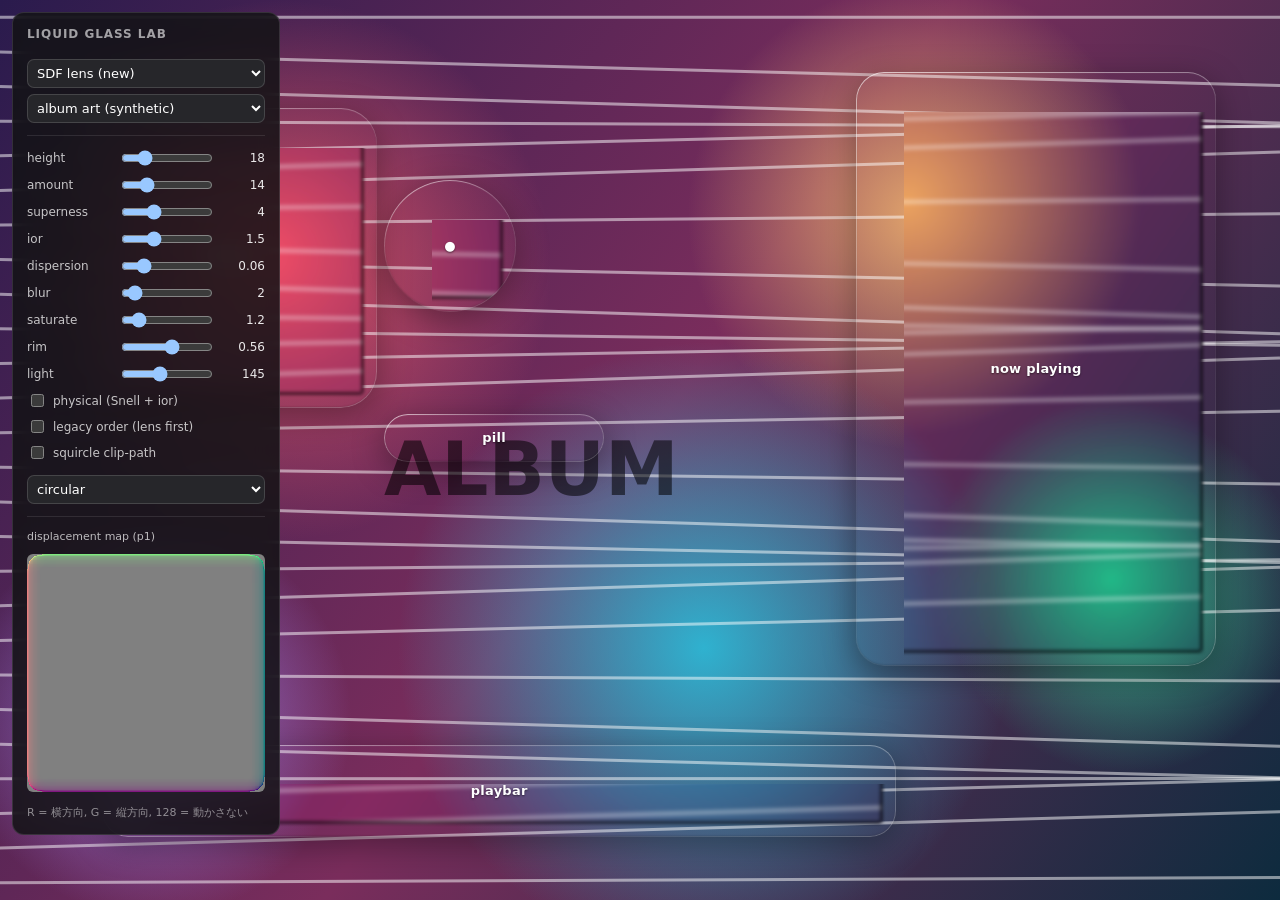
==== lab/index.html @ 9e178511 "Add a browser test bench and an SDF displacement map Restarting Spotify for every tweak is no way to" ====
<!doctype html>
<html lang="ja">
<head>
<meta charset="utf-8">
<title>liquid glass lab</title>
<script src="liquid-glass.js"></script>
<style>
  :root { color-scheme: dark; }
  * { box-sizing: border-box; }
  html, body { height: 100%; margin: 0; }
  body {
    font: 13px/1.5 ui-sans-serif, system-ui, "Segoe UI", sans-serif;
    color: #fff; background: #000; overflow: hidden;
  }

  /* the "known" backdrop - one image, nothing scrolls under it */
  #bg { position: fixed; inset: 0; z-index: 0; }
  #bg canvas { width: 100%; height: 100%; display: block; }

  #stage { position: fixed; inset: 0; z-index: 1; }

  .panel {
    position: absolute;
    border-radius: var(--r, 24px);
    background: transparent;
    box-shadow: 0 8px 32px rgba(0,0,0,.35);
    display: flex; align-items: center; justify-content: center;
    font-weight: 600; letter-spacing: .02em;
    text-shadow: 0 1px 2px rgba(0,0,0,.5);
  }
  /* order matters: blur and saturate the backdrop first, then bend it.
     doing the lens first smears the refraction into mush. */
  .panel.on {
    backdrop-filter: blur(var(--b, 2px)) saturate(var(--sat, 1.2)) var(--glass);
    -webkit-backdrop-filter: blur(var(--b, 2px)) saturate(var(--sat, 1.2)) var(--glass);
  }
  .panel.on.legacyorder {
    backdrop-filter: var(--glass) blur(var(--b, 2px)) saturate(var(--sat, 1.2));
    -webkit-backdrop-filter: var(--glass) blur(var(--b, 2px)) saturate(var(--sat, 1.2));
  }
  /* inner shadow: the lip of the glass catching a little darkness */
  .panel.rim::before {
    content: ""; position: absolute; inset: 0; border-radius: inherit;
    pointer-events: none;
    box-shadow: inset 0 1px 1px rgba(255,255,255,calc(var(--rim,.55) * .5)),
                inset 0 -1px 2px rgba(0,0,0,.25);
  }
  /* Apple's rim: a bright hairline that is brightest where the light hits */
  .panel.rim::after {
    content: ""; position: absolute; inset: 0; border-radius: inherit;
    pointer-events: none;
    padding: 1px;
    background: linear-gradient(var(--lightdir, 145deg),
      rgba(255,255,255,var(--rim, .55)) 0%,
      rgba(255,255,255,.06) 38%,
      rgba(255,255,255,0) 55%,
      rgba(255,255,255,.10) 78%,
      rgba(255,255,255,calc(var(--rim, .55) * .45)) 100%);
    -webkit-mask: linear-gradient(#000 0 0) content-box, linear-gradient(#000 0 0);
    -webkit-mask-composite: xor; mask-composite: exclude;
  }

  #p1 { left: 6%;  top: 12%; width: 300px; height: 300px; --r: 36px; }
  #p2 { right: 5%; top: 8%;  width: 360px; height: 66%;   --r: 28px; }
  #p3 { left: 8%;  bottom: 7%; width: 62%; height: 92px;  --r: 26px; }
  #p4 { left: 30%; top: 20%; width: 132px; height: 132px; --r: 66px; }
  #p5 { left: 30%; top: 46%; width: 220px; height: 48px;  --r: 24px; }

  #ui {
    position: fixed; z-index: 5; left: 12px; top: 12px;
    width: 268px; padding: 12px 14px;
    background: rgba(18,18,20,.86); border: 1px solid rgba(255,255,255,.12);
    border-radius: 12px; backdrop-filter: blur(12px);
    max-height: calc(100vh - 24px); overflow: auto;
  }
  #ui h1 { font-size: 12px; margin: 0 0 10px; opacity: .6; font-weight: 600; letter-spacing: .08em; text-transform: uppercase; }
  #ui label { display: flex; align-items: center; gap: 8px; margin: 7px 0; font-size: 12px; }
  #ui label > span:first-child { flex: 0 0 84px; opacity: .75; }
  #ui input[type=range] { flex: 1; min-width: 0; }
  #ui output { flex: 0 0 42px; text-align: right; font-variant-numeric: tabular-nums; opacity: .9; }
  #ui select, #ui button { width: 100%; margin-top: 6px; padding: 5px; background: #26262a; color: #fff; border: 1px solid rgba(255,255,255,.14); border-radius: 7px; font: inherit; }
  #ui hr { border: 0; border-top: 1px solid rgba(255,255,255,.1); margin: 12px 0; }
  #mapview { width: 100%; margin-top: 8px; border-radius: 6px; image-rendering: pixelated; background: #111; }
  .hint { font-size: 11px; opacity: .5; margin-top: 8px; }
</style>
</head>
<body>

<div id="bg"><canvas id="bgc"></canvas></div>

<div id="stage">
  <div class="panel" id="p1">album</div>
  <div class="panel" id="p2">now playing</div>
  <div class="panel" id="p3">playbar</div>
  <div class="panel" id="p4">●</div>
  <div class="panel" id="p5">pill</div>
</div>

<div id="ui">
  <h1>liquid glass lab</h1>

  <select id="mode">
    <option value="sdf">SDF lens (new)</option>
    <option value="reactbits">reactbits ramp (Liquify now)</option>
    <option value="off">off</option>
  </select>

  <select id="bgmode">
    <option value="art">album art (synthetic)</option>
    <option value="grid">test grid</option>
    <option value="text">text</option>
  </select>

  <hr>

  <label><span>height</span><input type="range" id="height" min="2" max="80" step="1" value="18"><output id="height_o"></output></label>
  <label><span>amount</span><input type="range" id="amount" min="0" max="60" step="0.5" value="14"><output id="amount_o"></output></label>
  <label><span>superness</span><input type="range" id="superness" min="2" max="8" step="0.1" value="4"><output id="superness_o"></output></label>
  <label><span>ior</span><input type="range" id="ior" min="1" max="2.5" step="0.01" value="1.5"><output id="ior_o"></output></label>
  <label><span>dispersion</span><input type="range" id="dispersion" min="0" max="0.3" step="0.005" value="0.06"><output id="dispersion_o"></output></label>
  <label><span>blur</span><input type="range" id="blur" min="0" max="24" step="0.5" value="2"><output id="blur_o"></output></label>
  <label><span>saturate</span><input type="range" id="sat" min="1" max="2.5" step="0.05" value="1.2"><output id="sat_o"></output></label>
  <label><span>rim</span><input type="range" id="rim" min="0" max="1" step="0.02" value="0.55"><output id="rim_o"></output></label>
  <label><span>light</span><input type="range" id="lightdir" min="0" max="360" step="5" value="145"><output id="lightdir_o"></output></label>

  <label style="gap:6px"><input type="checkbox" id="physical" style="flex:0 0 auto"><span style="flex:1;opacity:.75">physical (Snell + ior)</span></label>
  <label style="gap:6px"><input type="checkbox" id="legacyorder" style="flex:0 0 auto"><span style="flex:1;opacity:.75">legacy order (lens first)</span></label>
  <label style="gap:6px"><input type="checkbox" id="clip" style="flex:0 0 auto"><span style="flex:1;opacity:.75">squircle clip-path</span></label>

  <select id="profile">
    <option value="circular">circular</option>
    <option value="quadratic">quadratic</option>
    <option value="smoothstep">smoothstep</option>
  </select>

  <hr>
  <div style="opacity:.7;font-size:11px">displacement map (p1)</div>
  <canvas id="mapview"></canvas>
  <div class="hint">R = 横方向, G = 縦方向, 128 = 動かさない</div>
</div>

<svg id="filters" width="0" height="0" aria-hidden="true" style="position:absolute"></svg>

<script>
const SVG_NS = 'http://www.w3.org/2000/svg';
const panels = [...document.querySelectorAll('.panel')];
const ui = {};
['height','amount','superness','ior','dispersion','blur','sat','rim','lightdir','profile','mode','bgmode','physical','legacyorder','clip'].forEach(id => ui[id] = document.getElementById(id));
const RANGES = ['height','amount','superness','ior','dispersion','blur','sat','rim','lightdir'];

function opts() {
  return {
    height: +ui.height.value,
    amount: +ui.amount.value,
    superness: +ui.superness.value,
    ior: +ui.ior.value,
    physical: ui.physical.checked,
    dispersion: +ui.dispersion.value,
    profile: ui.profile.value,
    dpr: window.devicePixelRatio || 1,
  };
}

function fe(name, attrs) {
  const n = document.createElementNS(SVG_NS, name);
  for (const [k, v] of Object.entries(attrs)) n.setAttribute(k, v);
  return n;
}

/* One filter per panel: the map has to match that panel's exact size and
 * radius, otherwise feImage stretches it and the corners lie.
 *
 * All three channels share one `scale`; the dispersion lives in the three maps.
 * See buildSet() for why. */
function buildFilter(id, hrefs, scale) {
  const f = fe('filter', {
    id, 'color-interpolation-filters': 'sRGB',
    x: '0%', y: '0%', width: '100%', height: '100%',
  });
  const chans = [
    ['Red',   '1 0 0 0 0  0 0 0 0 0  0 0 0 0 0  0 0 0 1 0'],
    ['Green', '0 0 0 0 0  0 1 0 0 0  0 0 0 0 0  0 0 0 1 0'],
    ['Blue',  '0 0 0 0 0  0 0 0 0 0  0 0 1 0 0  0 0 0 1 0'],
  ];
  chans.forEach(([name, matrix], i) => {
    const href = hrefs[Math.min(i, hrefs.length - 1)];
    const im = fe('feImage', { x: '0', y: '0', width: '100%', height: '100%', preserveAspectRatio: 'none', result: 'map' + name });
    im.setAttribute('href', href);
    im.setAttributeNS('http://www.w3.org/1999/xlink', 'xlink:href', href);
    f.appendChild(im);
    f.appendChild(fe('feDisplacementMap', {
      in: 'SourceGraphic', in2: 'map' + name, scale: String(scale),
      xChannelSelector: 'R', yChannelSelector: 'G', result: 'd' + name,
    }));
    f.appendChild(fe('feColorMatrix', { in: 'd' + name, type: 'matrix', values: matrix, result: name.toLowerCase() }));
  });
  f.appendChild(fe('feBlend', { in: 'red', in2: 'green', mode: 'screen', result: 'rg' }));
  f.appendChild(fe('feBlend', { in: 'rg', in2: 'blue', mode: 'screen' }));
  return f;
}

function radiusOf(el) {
  return parseFloat(getComputedStyle(el).borderTopLeftRadius) || 0;
}

function rebuild() {
  const defs = document.getElementById('filters');
  defs.textContent = '';
  const o = opts();
  const mode = ui.mode.value;

  panels.forEach((el, i) => {
    el.classList.toggle('on', mode !== 'off');
    el.classList.toggle('rim', mode !== 'off');
    el.classList.toggle('legacyorder', ui.legacyorder.checked);
    el.style.setProperty('--b', ui.blur.value + 'px');
    el.style.setProperty('--sat', ui.sat.value);
    el.style.setProperty('--rim', ui.rim.value);
    el.style.setProperty('--lightdir', ui.lightdir.value + 'deg');
    if (mode === 'off') { el.style.removeProperty('--glass'); return; }

    const r = el.getBoundingClientRect();
    el.style.clipPath = ui.clip.checked
      ? LiquidGlassMaps.squirclePath(r.width, r.height, radiusOf(el), +ui.superness.value)
      : '';
    const id = 'lab-glass-' + i;
    let href, scale;

    if (mode === 'sdf') {
      const built = LiquidGlassMaps.buildSet(r.width, r.height,
        Object.assign({}, o, { radius: radiusOf(el) }));
      href = built.urls;
      scale = built.scale;
      window.__lastScale = scale;
      if (i === 0) {
        const mv = document.getElementById('mapview');
        mv.width = built.preview.width; mv.height = built.preview.height;
        mv.getContext('2d').drawImage(built.preview, 0, 0);
      }
    } else {
      const built = LiquidGlassMaps.reactbits(r.width, r.height, { radius: radiusOf(el) });
      href = [built.url];
      scale = -80;   // Liquify's distortionScale
    }

    defs.appendChild(buildFilter(id, href, scale));
    el.style.setProperty('--glass', `url(#${id})`);
  });
}

/* ---- backdrops ---------------------------------------------------------- */

function drawBackdrop() {
  const cv = document.getElementById('bgc');
  const dpr = window.devicePixelRatio || 1;
  const W = cv.width = Math.round(innerWidth * dpr);
  const H = cv.height = Math.round(innerHeight * dpr);
  const c = cv.getContext('2d');
  const kind = ui.bgmode.value;

  if (kind === 'grid') {
    c.fillStyle = '#101014'; c.fillRect(0, 0, W, H);
    const s = 24 * dpr;
    for (let y = 0; y < H; y += s) for (let x = 0; x < W; x += s) {
      c.fillStyle = ((x / s + y / s) & 1) ? '#f5f5f7' : '#1b1b20';
      c.fillRect(x, y, s, s);
    }
    c.strokeStyle = '#ff3b30'; c.lineWidth = 2 * dpr;
    for (let x = 0; x < W; x += s * 5) { c.beginPath(); c.moveTo(x, 0); c.lineTo(x, H); c.stroke(); }
    for (let y = 0; y < H; y += s * 5) { c.beginPath(); c.moveTo(0, y); c.lineTo(W, y); c.stroke(); }
    return;
  }

  if (kind === 'text') {
    c.fillStyle = '#0d0d10'; c.fillRect(0, 0, W, H);
    c.fillStyle = '#e8e8ee';
    c.font = `${15 * dpr}px ui-monospace, monospace`;
    const line = 'the quick brown fox jumps over the lazy dog 0123456789 ';
    for (let y = 24 * dpr; y < H; y += 24 * dpr) c.fillText(line.repeat(6), 12 * dpr, y);
    return;
  }

  // synthetic album art: big soft colour fields plus hard edges, which is what
  // makes refraction readable
  const g = c.createLinearGradient(0, 0, W, H);
  g.addColorStop(0, '#2a1b4d'); g.addColorStop(.5, '#7a2d5c'); g.addColorStop(1, '#0d2b3e');
  c.fillStyle = g; c.fillRect(0, 0, W, H);

  const blobs = [
    [0.22, 0.30, 0.30, '#ff5f6d'], [0.72, 0.24, 0.26, '#ffc371'],
    [0.55, 0.72, 0.34, '#22d3ee'], [0.12, 0.80, 0.22, '#a78bfa'],
    [0.88, 0.66, 0.20, '#34d399'],
  ];
  for (const [bx, by, br, col] of blobs) {
    const rr = br * Math.min(W, H);
    const rg = c.createRadialGradient(bx * W, by * H, 0, bx * W, by * H, rr);
    rg.addColorStop(0, col + 'cc'); rg.addColorStop(1, col + '00');
    c.fillStyle = rg; c.beginPath(); c.arc(bx * W, by * H, rr, 0, Math.PI * 2); c.fill();
  }
  c.strokeStyle = 'rgba(255,255,255,.5)'; c.lineWidth = 3 * dpr;
  for (let i = 0; i < 26; i++) {
    const y = (i + .5) * H / 26;
    c.beginPath(); c.moveTo(0, y); c.lineTo(W, y + Math.sin(i) * 40 * dpr); c.stroke();
  }
  c.fillStyle = 'rgba(0,0,0,.55)';
  c.font = `700 ${74 * dpr}px ui-sans-serif, system-ui`;
  c.fillText('ALBUM', 0.30 * W, 0.55 * H);
}

/* ---- wiring ------------------------------------------------------------- */

function syncOutputs() {
  for (const id of RANGES) {
    const o = document.getElementById(id + '_o');
    if (o) o.value = ui[id].value;
  }
}

for (const id of RANGES.concat(['profile','mode','physical','legacyorder','clip'])) {
  ui[id].addEventListener('input', () => { syncOutputs(); rebuild(); });
}
ui.bgmode.addEventListener('input', drawBackdrop);
addEventListener('resize', () => { drawBackdrop(); rebuild(); });

syncOutputs();
drawBackdrop();
rebuild();
</script>
</body>
</html>
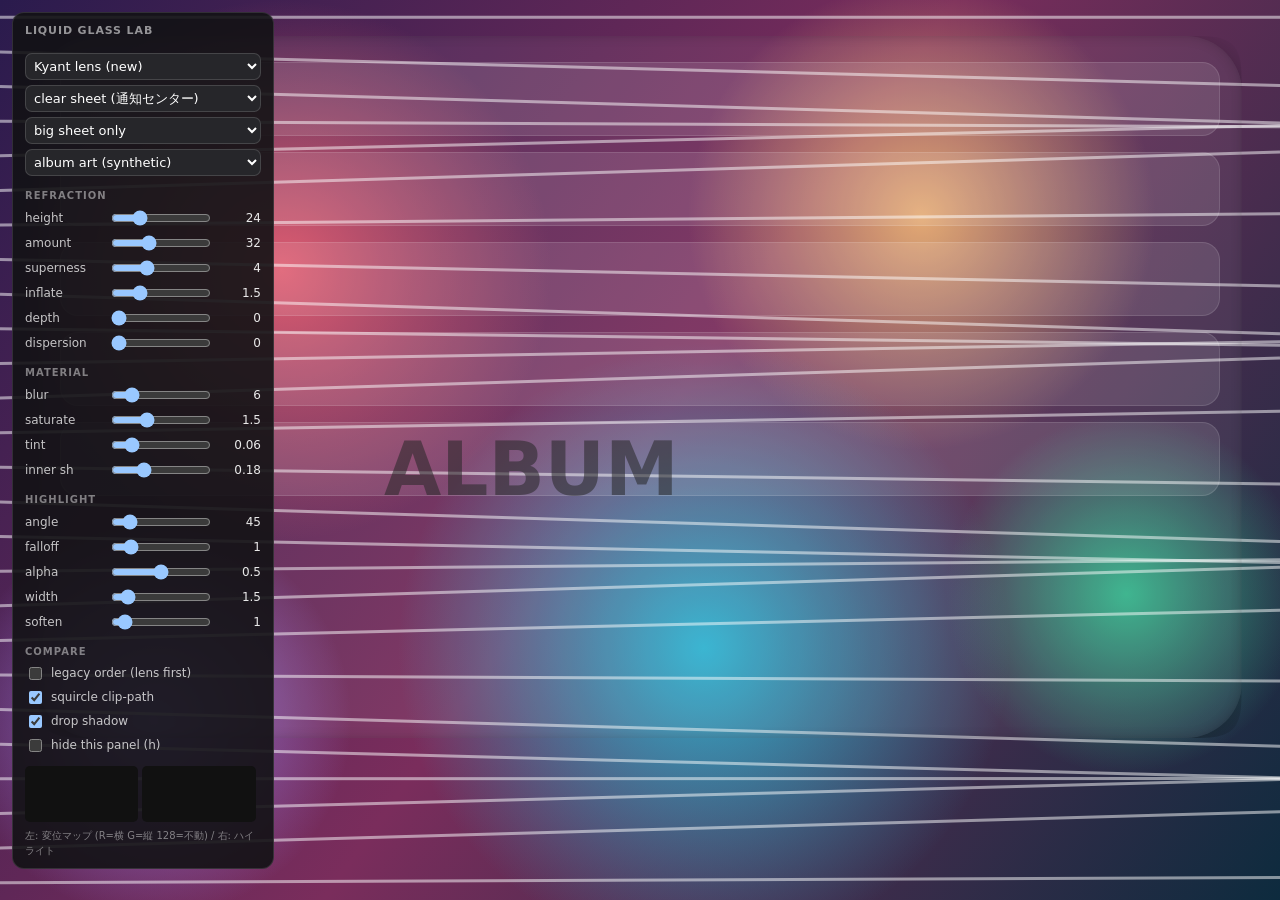
==== commit 29d34bc8: "Port the AGSL shaders to GLSL and drop the SVG filter route With a known backdrop there is nothing t" ====
--- a/lab/index.html
+++ b/lab/index.html
@@ -16,72 +16,74 @@
   /* the "known" backdrop - one image, nothing scrolls under it */
   #bg { position: fixed; inset: 0; z-index: 0; }
   #bg canvas { width: 100%; height: 100%; display: block; }
-
   #stage { position: fixed; inset: 0; z-index: 1; }
 
   .panel {
     position: absolute;
     border-radius: var(--r, 24px);
     background: transparent;
-    box-shadow: 0 8px 32px rgba(0,0,0,.35);
     display: flex; align-items: center; justify-content: center;
     font-weight: 600; letter-spacing: .02em;
-    text-shadow: 0 1px 2px rgba(0,0,0,.5);
-  }
-  /* order matters: blur and saturate the backdrop first, then bend it.
-     doing the lens first smears the refraction into mush. */
+    text-shadow: 0 1px 3px rgba(0,0,0,.55);
+    isolation: isolate;
+  }
+
+  /* layer order: blur the backdrop, lift its saturation, then bend it.
+     lens-first smears the refraction into mush. */
   .panel.on {
-    backdrop-filter: blur(var(--b, 2px)) saturate(var(--sat, 1.2)) var(--glass);
-    -webkit-backdrop-filter: blur(var(--b, 2px)) saturate(var(--sat, 1.2)) var(--glass);
-  }
-  .panel.on.legacyorder {
-    backdrop-filter: var(--glass) blur(var(--b, 2px)) saturate(var(--sat, 1.2));
-    -webkit-backdrop-filter: var(--glass) blur(var(--b, 2px)) saturate(var(--sat, 1.2));
-  }
-  /* inner shadow: the lip of the glass catching a little darkness */
-  .panel.rim::before {
+    backdrop-filter: blur(var(--b, 6px)) saturate(var(--sat, 1.5)) var(--lens);
+    -webkit-backdrop-filter: blur(var(--b, 6px)) saturate(var(--sat, 1.5)) var(--lens);
+  }
+  .panel.legacyorder.on {
+    backdrop-filter: var(--lens) blur(var(--b, 6px)) saturate(var(--sat, 1.5));
+    -webkit-backdrop-filter: var(--lens) blur(var(--b, 6px)) saturate(var(--sat, 1.5));
+  }
+
+  /* the glass body: a faint tint so it reads as a material, not a hole */
+  .panel.on::before {
+    content: ""; position: absolute; inset: 0; border-radius: inherit;
+    pointer-events: none; z-index: -1;
+    background: rgba(255,255,255,var(--tint, .06));
+    box-shadow: inset 0 0 var(--ishblur, 12px) rgba(0,0,0,var(--ish, .18));
+  }
+
+  /* the highlight, baked from the shape's own normals, added on top */
+  .panel.on::after {
     content: ""; position: absolute; inset: 0; border-radius: inherit;
     pointer-events: none;
-    box-shadow: inset 0 1px 1px rgba(255,255,255,calc(var(--rim,.55) * .5)),
-                inset 0 -1px 2px rgba(0,0,0,.25);
-  }
-  /* Apple's rim: a bright hairline that is brightest where the light hits */
-  .panel.rim::after {
-    content: ""; position: absolute; inset: 0; border-radius: inherit;
-    pointer-events: none;
-    padding: 1px;
-    background: linear-gradient(var(--lightdir, 145deg),
-      rgba(255,255,255,var(--rim, .55)) 0%,
-      rgba(255,255,255,.06) 38%,
-      rgba(255,255,255,0) 55%,
-      rgba(255,255,255,.10) 78%,
-      rgba(255,255,255,calc(var(--rim, .55) * .45)) 100%);
-    -webkit-mask: linear-gradient(#000 0 0) content-box, linear-gradient(#000 0 0);
-    -webkit-mask-composite: xor; mask-composite: exclude;
-  }
-
-  #p1 { left: 6%;  top: 12%; width: 300px; height: 300px; --r: 36px; }
-  #p2 { right: 5%; top: 8%;  width: 360px; height: 66%;   --r: 28px; }
-  #p3 { left: 8%;  bottom: 7%; width: 62%; height: 92px;  --r: 26px; }
+    background-image: var(--hl); background-size: 100% 100%;
+    mix-blend-mode: plus-lighter;
+  }
+
+  .panel.shadow { box-shadow: 0 10px 30px rgba(0,0,0,.32); }
+
+  /* a big sheet, like the notification centre pulled down: the effect reads
+     completely differently at this size, so it has to be judged here */
+  #p0 { left: 3%; top: 4%; width: 94%; height: 78%; --r: 56px; }
+  #p0 .row { position: absolute; left: 22px; right: 22px; height: 74px; border-radius: 18px;
+             background: rgba(255,255,255,.10); border: 1px solid rgba(255,255,255,.12); }
+  #p1 { left: 6%;  top: 12%; width: 300px; height: 300px; --r: 42px; }
+  #p2 { right: 5%; top: 8%;  width: 360px; height: 66%;   --r: 30px; }
+  #p3 { left: 8%;  bottom: 7%; width: 62%; height: 92px;  --r: 30px; }
   #p4 { left: 30%; top: 20%; width: 132px; height: 132px; --r: 66px; }
   #p5 { left: 30%; top: 46%; width: 220px; height: 48px;  --r: 24px; }
 
   #ui {
     position: fixed; z-index: 5; left: 12px; top: 12px;
-    width: 268px; padding: 12px 14px;
-    background: rgba(18,18,20,.86); border: 1px solid rgba(255,255,255,.12);
-    border-radius: 12px; backdrop-filter: blur(12px);
+    width: 262px; padding: 10px 12px;
+    background: rgba(18,18,20,.9); border: 1px solid rgba(255,255,255,.12);
+    border-radius: 12px;
     max-height: calc(100vh - 24px); overflow: auto;
   }
-  #ui h1 { font-size: 12px; margin: 0 0 10px; opacity: .6; font-weight: 600; letter-spacing: .08em; text-transform: uppercase; }
-  #ui label { display: flex; align-items: center; gap: 8px; margin: 7px 0; font-size: 12px; }
-  #ui label > span:first-child { flex: 0 0 84px; opacity: .75; }
+  #ui h1 { font-size: 11px; margin: 0 0 8px; opacity: .55; font-weight: 600; letter-spacing: .08em; text-transform: uppercase; }
+  #ui h2 { font-size: 10px; margin: 12px 0 4px; opacity: .45; font-weight: 600; letter-spacing: .1em; text-transform: uppercase; }
+  #ui label { display: flex; align-items: center; gap: 8px; margin: 5px 0; font-size: 12px; }
+  #ui label > span:first-child { flex: 0 0 76px; opacity: .75; }
   #ui input[type=range] { flex: 1; min-width: 0; }
-  #ui output { flex: 0 0 42px; text-align: right; font-variant-numeric: tabular-nums; opacity: .9; }
-  #ui select, #ui button { width: 100%; margin-top: 6px; padding: 5px; background: #26262a; color: #fff; border: 1px solid rgba(255,255,255,.14); border-radius: 7px; font: inherit; }
-  #ui hr { border: 0; border-top: 1px solid rgba(255,255,255,.1); margin: 12px 0; }
-  #mapview { width: 100%; margin-top: 8px; border-radius: 6px; image-rendering: pixelated; background: #111; }
-  .hint { font-size: 11px; opacity: .5; margin-top: 8px; }
+  #ui output { flex: 0 0 40px; text-align: right; font-variant-numeric: tabular-nums; opacity: .9; }
+  #ui select { width: 100%; margin-top: 5px; padding: 4px; background: #26262a; color: #fff; border: 1px solid rgba(255,255,255,.14); border-radius: 7px; font: inherit; }
+  #mapview, #hlview { width: 48%; margin-top: 6px; border-radius: 5px; background: #111; vertical-align: top; }
+  .hint { font-size: 10px; opacity: .45; margin-top: 6px; }
 </style>
 </head>
 <body>
@@ -89,6 +91,7 @@
 <div id="bg"><canvas id="bgc"></canvas></div>
 
 <div id="stage">
+  <div class="panel" id="p0"></div>
   <div class="panel" id="p1">album</div>
   <div class="panel" id="p2">now playing</div>
   <div class="panel" id="p3">playbar</div>
@@ -98,45 +101,54 @@
 
 <div id="ui">
   <h1>liquid glass lab</h1>
-
   <select id="mode">
-    <option value="sdf">SDF lens (new)</option>
+    <option value="sdf">Kyant lens (new)</option>
     <option value="reactbits">reactbits ramp (Liquify now)</option>
     <option value="off">off</option>
   </select>
-
+  <select id="preset">
+    <option value="clear">clear sheet (通知センター)</option>
+    <option value="regular">regular</option>
+  </select>
+  <select id="scene">
+    <option value="sheet">big sheet only</option>
+    <option value="panels">small panels</option>
+  </select>
   <select id="bgmode">
     <option value="art">album art (synthetic)</option>
     <option value="grid">test grid</option>
     <option value="text">text</option>
   </select>
 
-  <hr>
-
-  <label><span>height</span><input type="range" id="height" min="2" max="80" step="1" value="18"><output id="height_o"></output></label>
-  <label><span>amount</span><input type="range" id="amount" min="0" max="60" step="0.5" value="14"><output id="amount_o"></output></label>
+  <h2>refraction</h2>
+  <label><span>height</span><input type="range" id="height" min="2" max="90" step="1" value="24"><output id="height_o"></output></label>
+  <label><span>amount</span><input type="range" id="amount" min="0" max="90" step="1" value="32"><output id="amount_o"></output></label>
   <label><span>superness</span><input type="range" id="superness" min="2" max="8" step="0.1" value="4"><output id="superness_o"></output></label>
-  <label><span>ior</span><input type="range" id="ior" min="1" max="2.5" step="0.01" value="1.5"><output id="ior_o"></output></label>
-  <label><span>dispersion</span><input type="range" id="dispersion" min="0" max="0.3" step="0.005" value="0.06"><output id="dispersion_o"></output></label>
-  <label><span>blur</span><input type="range" id="blur" min="0" max="24" step="0.5" value="2"><output id="blur_o"></output></label>
-  <label><span>saturate</span><input type="range" id="sat" min="1" max="2.5" step="0.05" value="1.2"><output id="sat_o"></output></label>
-  <label><span>rim</span><input type="range" id="rim" min="0" max="1" step="0.02" value="0.55"><output id="rim_o"></output></label>
-  <label><span>light</span><input type="range" id="lightdir" min="0" max="360" step="5" value="145"><output id="lightdir_o"></output></label>
-
-  <label style="gap:6px"><input type="checkbox" id="physical" style="flex:0 0 auto"><span style="flex:1;opacity:.75">physical (Snell + ior)</span></label>
-  <label style="gap:6px"><input type="checkbox" id="legacyorder" style="flex:0 0 auto"><span style="flex:1;opacity:.75">legacy order (lens first)</span></label>
-  <label style="gap:6px"><input type="checkbox" id="clip" style="flex:0 0 auto"><span style="flex:1;opacity:.75">squircle clip-path</span></label>
-
-  <select id="profile">
-    <option value="circular">circular</option>
-    <option value="quadratic">quadratic</option>
-    <option value="smoothstep">smoothstep</option>
-  </select>
-
-  <hr>
-  <div style="opacity:.7;font-size:11px">displacement map (p1)</div>
-  <canvas id="mapview"></canvas>
-  <div class="hint">R = 横方向, G = 縦方向, 128 = 動かさない</div>
+  <label><span>inflate</span><input type="range" id="gradInflate" min="1" max="3" step="0.05" value="1.5"><output id="gradInflate_o"></output></label>
+  <label><span>depth</span><input type="range" id="depthEffect" min="0" max="1" step="0.02" value="0"><output id="depthEffect_o"></output></label>
+  <label><span>dispersion</span><input type="range" id="dispersion" min="0" max="1" step="0.02" value="0"><output id="dispersion_o"></output></label>
+
+  <h2>material</h2>
+  <label><span>blur</span><input type="range" id="blur" min="0" max="40" step="0.5" value="6"><output id="blur_o"></output></label>
+  <label><span>saturate</span><input type="range" id="sat" min="1" max="2.5" step="0.05" value="1.5"><output id="sat_o"></output></label>
+  <label><span>tint</span><input type="range" id="tint" min="0" max="0.4" step="0.01" value="0.06"><output id="tint_o"></output></label>
+  <label><span>inner sh</span><input type="range" id="ish" min="0" max="0.6" step="0.02" value="0.18"><output id="ish_o"></output></label>
+
+  <h2>highlight</h2>
+  <label><span>angle</span><input type="range" id="hlAngle" min="0" max="360" step="5" value="45"><output id="hlAngle_o"></output></label>
+  <label><span>falloff</span><input type="range" id="hlFalloff" min="0.2" max="6" step="0.1" value="1"><output id="hlFalloff_o"></output></label>
+  <label><span>alpha</span><input type="range" id="hlAlpha" min="0" max="1" step="0.02" value="0.5"><output id="hlAlpha_o"></output></label>
+  <label><span>width</span><input type="range" id="hlWidth" min="0.5" max="10" step="0.5" value="1.5"><output id="hlWidth_o"></output></label>
+  <label><span>soften</span><input type="range" id="hlBlur" min="0.1" max="12" step="0.1" value="1"><output id="hlBlur_o"></output></label>
+
+  <h2>compare</h2>
+  <label style="gap:6px"><input type="checkbox" id="legacyorder"><span style="flex:1;opacity:.75">legacy order (lens first)</span></label>
+  <label style="gap:6px"><input type="checkbox" id="clip" checked><span style="flex:1;opacity:.75">squircle clip-path</span></label>
+  <label style="gap:6px"><input type="checkbox" id="shadow" checked><span style="flex:1;opacity:.75">drop shadow</span></label>
+  <label style="gap:6px"><input type="checkbox" id="hideui"><span style="flex:1;opacity:.75">hide this panel (h)</span></label>
+
+  <canvas id="mapview"></canvas> <canvas id="hlview"></canvas>
+  <div class="hint">左: 変位マップ (R=横 G=縦 128=不動) / 右: ハイライト</div>
 </div>
 
 <svg id="filters" width="0" height="0" aria-hidden="true" style="position:absolute"></svg>
@@ -144,21 +156,16 @@
 <script>
 const SVG_NS = 'http://www.w3.org/2000/svg';
 const panels = [...document.querySelectorAll('.panel')];
+const RANGES = ['height','amount','superness','gradInflate','depthEffect','dispersion',
+                'blur','sat','tint','ish','hlAngle','hlFalloff','hlAlpha','hlWidth','hlBlur'];
+const CHECKS = ['legacyorder','clip','shadow','hideui'];
 const ui = {};
-['height','amount','superness','ior','dispersion','blur','sat','rim','lightdir','profile','mode','bgmode','physical','legacyorder','clip'].forEach(id => ui[id] = document.getElementById(id));
-const RANGES = ['height','amount','superness','ior','dispersion','blur','sat','rim','lightdir'];
-
-function opts() {
-  return {
-    height: +ui.height.value,
-    amount: +ui.amount.value,
-    superness: +ui.superness.value,
-    ior: +ui.ior.value,
-    physical: ui.physical.checked,
-    dispersion: +ui.dispersion.value,
-    profile: ui.profile.value,
-    dpr: window.devicePixelRatio || 1,
-  };
+RANGES.concat(CHECKS, ['mode','bgmode']).forEach(id => ui[id] = document.getElementById(id));
+
+function opts(radius) {
+  const o = { radius, dpr: window.devicePixelRatio || 1 };
+  for (const k of RANGES) o[k] = +ui[k].value;
+  return o;
 }
 
 function fe(name, attrs) {
@@ -167,11 +174,9 @@
   return n;
 }
 
-/* One filter per panel: the map has to match that panel's exact size and
- * radius, otherwise feImage stretches it and the corners lie.
- *
- * All three channels share one `scale`; the dispersion lives in the three maps.
- * See buildSet() for why. */
+/* One filter per panel: the map must match that panel's exact size and radius,
+ * or feImage stretches it and the corners lie.
+ * All three channels share one `scale`; the dispersion lives in the maps. */
 function buildFilter(id, hrefs, scale) {
   const f = fe('filter', {
     id, 'color-interpolation-filters': 'sRGB',
@@ -199,53 +204,61 @@
   return f;
 }
 
-function radiusOf(el) {
-  return parseFloat(getComputedStyle(el).borderTopLeftRadius) || 0;
-}
+const radiusOf = el => parseFloat(getComputedStyle(el).borderTopLeftRadius) || 0;
 
 function rebuild() {
   const defs = document.getElementById('filters');
   defs.textContent = '';
-  const o = opts();
   const mode = ui.mode.value;
+  document.getElementById('ui').style.display = ui.hideui.checked ? 'none' : '';
 
   panels.forEach((el, i) => {
     el.classList.toggle('on', mode !== 'off');
-    el.classList.toggle('rim', mode !== 'off');
     el.classList.toggle('legacyorder', ui.legacyorder.checked);
+    el.classList.toggle('shadow', ui.shadow.checked);
     el.style.setProperty('--b', ui.blur.value + 'px');
     el.style.setProperty('--sat', ui.sat.value);
-    el.style.setProperty('--rim', ui.rim.value);
-    el.style.setProperty('--lightdir', ui.lightdir.value + 'deg');
-    if (mode === 'off') { el.style.removeProperty('--glass'); return; }
+    el.style.setProperty('--tint', ui.tint.value);
+    el.style.setProperty('--ish', ui.ish.value);
+    if (mode === 'off') { el.style.clipPath = ''; return; }
 
     const r = el.getBoundingClientRect();
+    const rad = radiusOf(el);
+    const o = opts(rad);
+
     el.style.clipPath = ui.clip.checked
-      ? LiquidGlassMaps.squirclePath(r.width, r.height, radiusOf(el), +ui.superness.value)
+      ? LiquidGlassMaps.squirclePath(r.width, r.height, rad, o.superness)
       : '';
-    const id = 'lab-glass-' + i;
-    let href, scale;
-
+
+    const id = 'lab-lens-' + i;
     if (mode === 'sdf') {
-      const built = LiquidGlassMaps.buildSet(r.width, r.height,
-        Object.assign({}, o, { radius: radiusOf(el) }));
-      href = built.urls;
-      scale = built.scale;
-      window.__lastScale = scale;
-      if (i === 0) {
-        const mv = document.getElementById('mapview');
-        mv.width = built.preview.width; mv.height = built.preview.height;
-        mv.getContext('2d').drawImage(built.preview, 0, 0);
-      }
+      const built = LiquidGlassMaps.buildDisplacement(r.width, r.height, o);
+      defs.appendChild(buildFilter(id, built.urls, built.scale));
+      const hl = LiquidGlassMaps.buildHighlight(r.width, r.height, o);
+      el.style.setProperty('--hl', `url(${hl})`);
+      if (i === 0) preview(built.preview, hl);
     } else {
-      const built = LiquidGlassMaps.reactbits(r.width, r.height, { radius: radiusOf(el) });
-      href = [built.url];
-      scale = -80;   // Liquify's distortionScale
+      const built = LiquidGlassMaps.reactbits(r.width, r.height, { radius: rad });
+      defs.appendChild(buildFilter(id, [built.url], built.scale));
+      el.style.setProperty('--hl', 'none');
     }
-
-    defs.appendChild(buildFilter(id, href, scale));
-    el.style.setProperty('--glass', `url(#${id})`);
+    el.style.setProperty('--lens', `url(#${id})`);
   });
+}
+
+function preview(mapCanvas, hlUrl) {
+  const mv = document.getElementById('mapview');
+  mv.width = mapCanvas.width; mv.height = mapCanvas.height;
+  mv.getContext('2d').drawImage(mapCanvas, 0, 0);
+  const hv = document.getElementById('hlview');
+  const im = new Image();
+  im.onload = () => {
+    hv.width = im.width; hv.height = im.height;
+    const c = hv.getContext('2d');
+    c.fillStyle = '#000'; c.fillRect(0, 0, hv.width, hv.height);
+    c.drawImage(im, 0, 0);
+  };
+  im.src = hlUrl;
 }
 
 /* ---- backdrops ---------------------------------------------------------- */
@@ -259,7 +272,6 @@
   const kind = ui.bgmode.value;
 
   if (kind === 'grid') {
-    c.fillStyle = '#101014'; c.fillRect(0, 0, W, H);
     const s = 24 * dpr;
     for (let y = 0; y < H; y += s) for (let x = 0; x < W; x += s) {
       c.fillStyle = ((x / s + y / s) & 1) ? '#f5f5f7' : '#1b1b20';
@@ -280,12 +292,9 @@
     return;
   }
 
-  // synthetic album art: big soft colour fields plus hard edges, which is what
-  // makes refraction readable
   const g = c.createLinearGradient(0, 0, W, H);
   g.addColorStop(0, '#2a1b4d'); g.addColorStop(.5, '#7a2d5c'); g.addColorStop(1, '#0d2b3e');
   c.fillStyle = g; c.fillRect(0, 0, W, H);
-
   const blobs = [
     [0.22, 0.30, 0.30, '#ff5f6d'], [0.72, 0.24, 0.26, '#ffc371'],
     [0.55, 0.72, 0.34, '#22d3ee'], [0.12, 0.80, 0.22, '#a78bfa'],
@@ -315,16 +324,54 @@
     if (o) o.value = ui[id].value;
   }
 }
-
-for (const id of RANGES.concat(['profile','mode','physical','legacyorder','clip'])) {
+for (const id of RANGES.concat(CHECKS, ['mode'])) {
   ui[id].addEventListener('input', () => { syncOutputs(); rebuild(); });
 }
 ui.bgmode.addEventListener('input', drawBackdrop);
 addEventListener('resize', () => { drawBackdrop(); rebuild(); });
+addEventListener('keydown', e => {
+  if (e.key === 'h') { ui.hideui.checked = !ui.hideui.checked; rebuild(); }
+  if (e.key === 'c') { ui.mode.value = ui.mode.value === 'sdf' ? 'reactbits' : 'sdf'; rebuild(); }
+});
+
+const PRESETS = {
+  // large, mostly transparent sheet: light blur, strong edge, faint body
+  clear:   { height: 40, amount: 55, superness: 4, gradInflate: 1.5, depthEffect: 0, dispersion: 0.12,
+             blur: 9, sat: 1.6, tint: 0.05, ish: 0.10,
+             hlAngle: 45, hlFalloff: 1, hlAlpha: 0.5, hlWidth: 2, hlBlur: 2.5 },
+  // small controls: heavier blur, more body
+  regular: { height: 24, amount: 32, superness: 4, gradInflate: 1.5, depthEffect: 0, dispersion: 0.2,
+             blur: 22, sat: 1.8, tint: 0.14, ish: 0.22,
+             hlAngle: 45, hlFalloff: 1, hlAlpha: 0.55, hlWidth: 1.5, hlBlur: 1.5 },
+};
+function applyPreset() {
+  const p = PRESETS[document.getElementById('preset').value];
+  for (const k in p) if (ui[k]) ui[k].value = p[k];
+  syncOutputs(); rebuild();
+}
+function applyScene() {
+  const sheet = document.getElementById('scene').value === 'sheet';
+  document.getElementById('p0').style.display = sheet ? '' : 'none';
+  for (const id of ['p1','p2','p3','p4','p5']) document.getElementById(id).style.display = sheet ? 'none' : '';
+  rebuild();
+}
+document.getElementById('preset').addEventListener('input', applyPreset);
+document.getElementById('scene').addEventListener('input', applyScene);
+
+// fake notification rows inside the sheet
+{
+  const sheet = document.getElementById('p0');
+  for (let i = 0; i < 5; i++) {
+    const d = document.createElement('div');
+    d.className = 'row'; d.style.top = (26 + i * 90) + 'px';
+    sheet.appendChild(d);
+  }
+}
 
 syncOutputs();
 drawBackdrop();
-rebuild();
+applyScene();
+applyPreset();
 </script>
 </body>
 </html>
